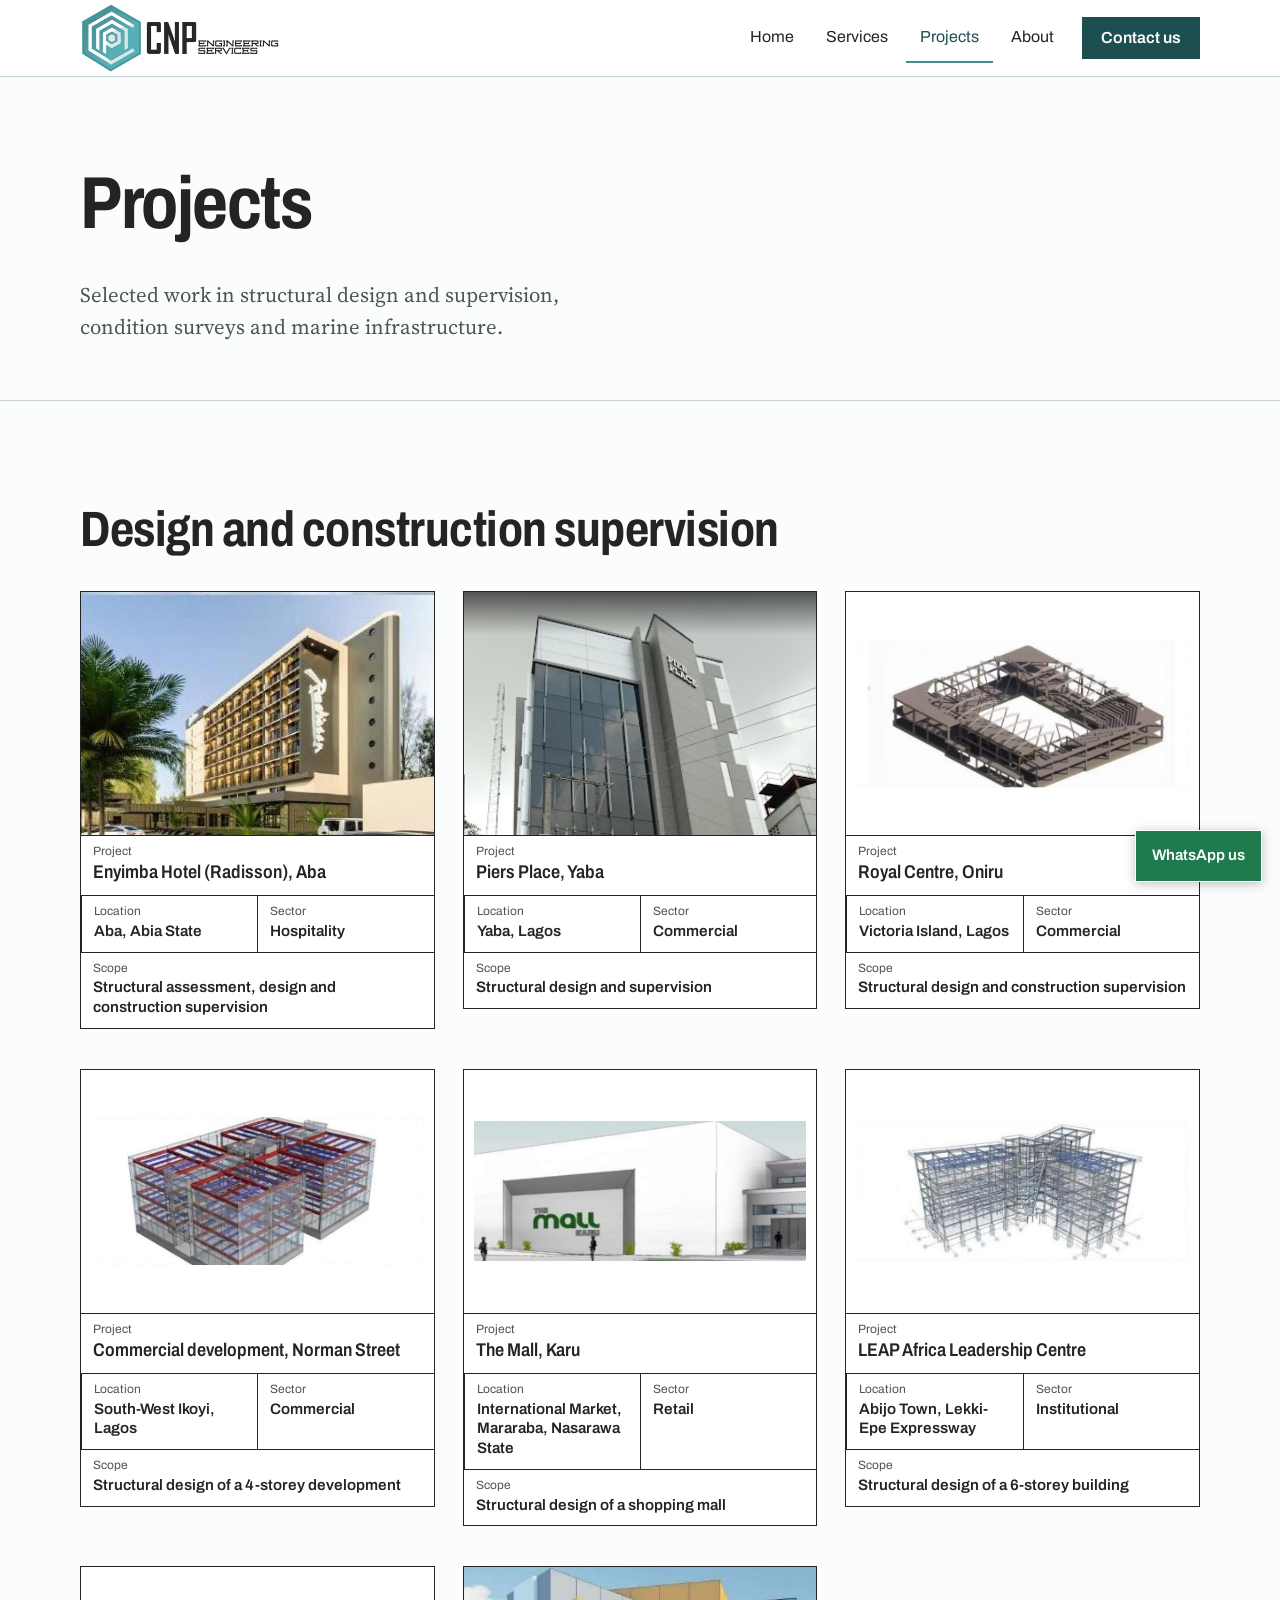
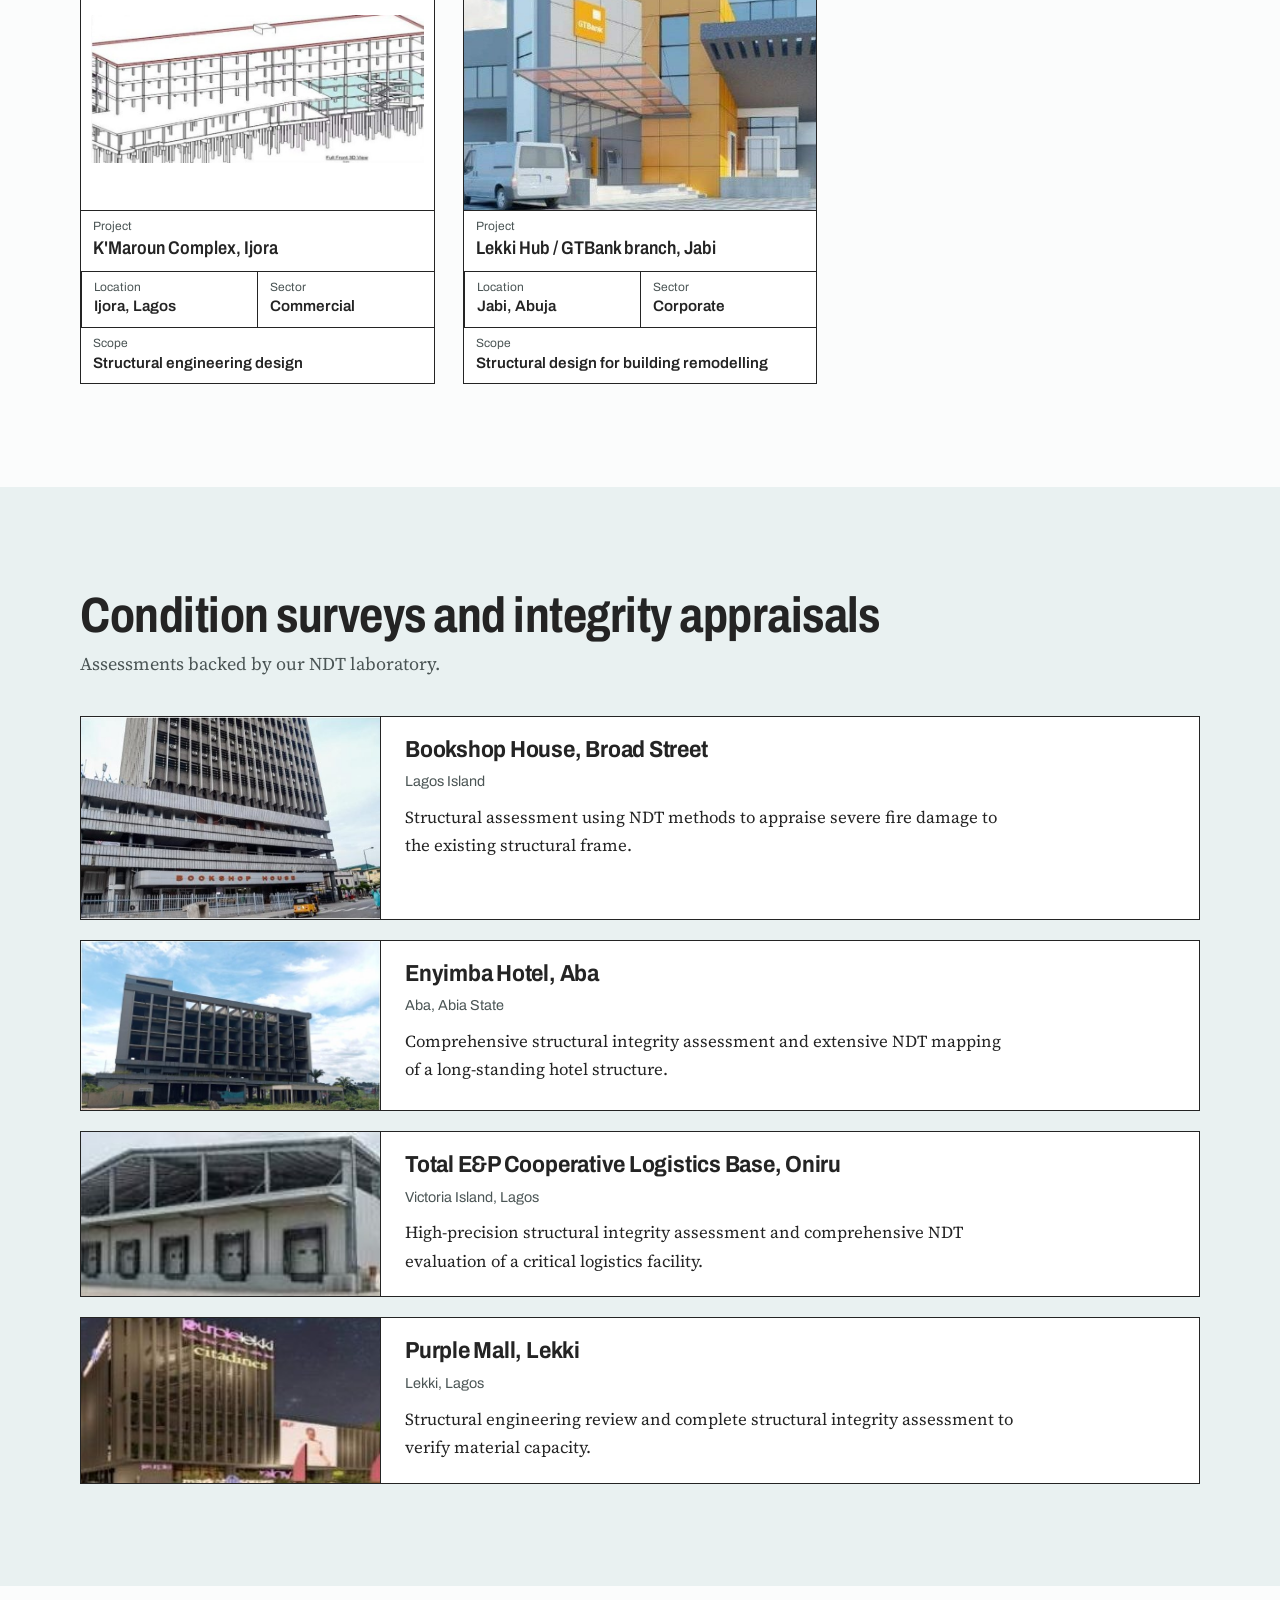
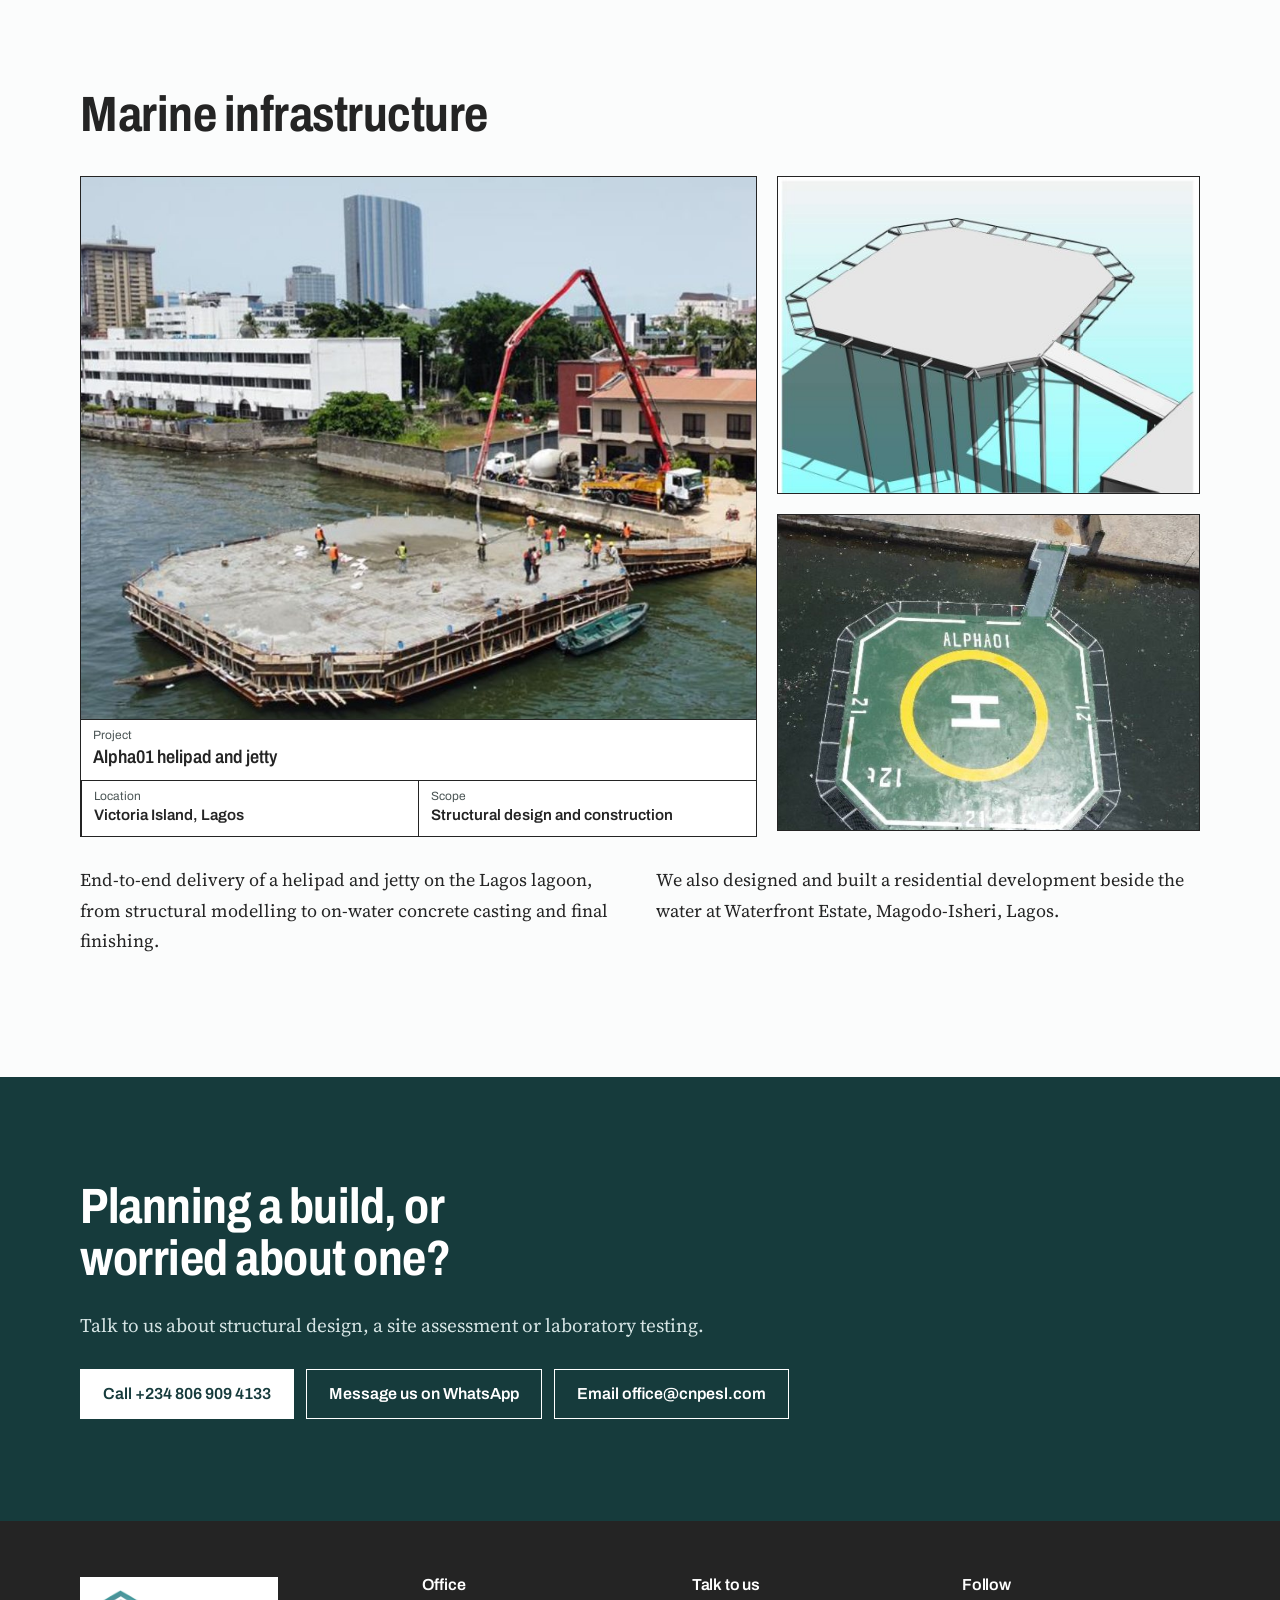
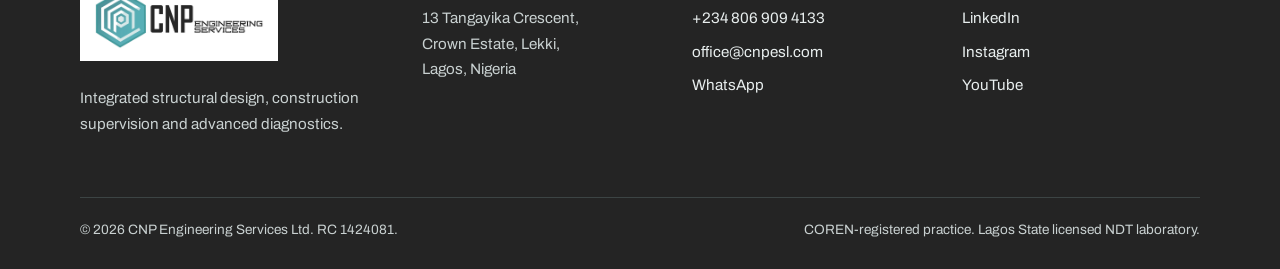
==== public_html/projects.html @ 1a98a27b "New CNP website: static site for HostGator cPanel Pages: home, services, projects, about, contact, 4" ====
<!doctype html>
<html lang="en-NG">
<head>
<meta charset="utf-8">
<meta name="viewport" content="width=device-width, initial-scale=1">
<title>Projects | CNP Engineering Services</title>
<meta name="description" content="Selected structural design, supervision, condition survey and marine projects by CNP Engineering Services across Nigeria.">
<link rel="canonical" href="https://cnpesl.com/projects.html">
<meta property="og:type" content="website">
<meta property="og:title" content="Projects | CNP Engineering Services">
<meta property="og:description" content="Selected structural design, supervision, condition survey and marine projects by CNP Engineering Services across Nigeria.">
<meta property="og:url" content="https://cnpesl.com/projects.html">
<meta property="og:image" content="https://cnpesl.com/assets/img/alpha01-helipad-pour.jpg">
<meta name="theme-color" content="#1e4f50">
<link rel="icon" type="image/png" sizes="32x32" href="assets/img/icon-32.png">
<link rel="apple-touch-icon" href="assets/img/icon-180.png">
<link rel="preload" href="assets/fonts/archivo.woff2" as="font" type="font/woff2" crossorigin>
<link rel="stylesheet" href="assets/css/site.css">
</head>
<body>
<a class="skip" href="#main">Skip to content</a>
<header class="site-head">
  <div class="wrap">
    <a class="brand" href="index.html"><img src="assets/img/cnp-logo.png" width="760" height="268" alt="CNP Engineering Services"></a>
    <button class="nav-toggle" aria-expanded="false" aria-controls="nav">Menu</button>
    <nav class="nav" id="nav" aria-label="Main"><a href="index.html">Home</a><a href="services.html">Services</a><a href="projects.html" aria-current="page">Projects</a><a href="about.html">About</a><a class="btn" href="contact.html">Contact us</a></nav>
  </div>
</header>
<main id="main">
<section class="page-head">
  <div class="wrap">
    <h1>Projects</h1>
    <p>Selected work in structural design and supervision, condition surveys and marine infrastructure.</p>
  </div>
</section>

<section class="band">
  <div class="wrap">
    <div class="section-head"><h2>Design and construction supervision</h2></div>
    <div class="projects">
<figure class="project">
  <div class="img"><img src="assets/img/enyimba-radisson-render.jpg" alt="Render of the Radisson hotel, Aba" loading="lazy"></div>
  <figcaption><div class="tb"><div class="wide"><span class="k">Project</span><span class="v">Enyimba Hotel (Radisson), Aba</span></div><div><span class="k">Location</span><span class="v">Aba, Abia State</span></div><div><span class="k">Sector</span><span class="v">Hospitality</span></div><div><span class="k">Scope</span><span class="v">Structural assessment, design and construction supervision</span></div></div></figcaption>
</figure>
<figure class="project">
  <div class="img"><img src="assets/img/piers-place-completed.jpg" alt="Completed Piers Place office building in Yaba" loading="lazy"></div>
  <figcaption><div class="tb"><div class="wide"><span class="k">Project</span><span class="v">Piers Place, Yaba</span></div><div><span class="k">Location</span><span class="v">Yaba, Lagos</span></div><div><span class="k">Sector</span><span class="v">Commercial</span></div><div><span class="k">Scope</span><span class="v">Structural design and supervision</span></div></div></figcaption>
</figure>
<figure class="project">
  <div class="img model"><img src="assets/img/oniru-royal-centre.jpg" alt="Structural model of the Royal Centre at Oniru" loading="lazy"></div>
  <figcaption><div class="tb"><div class="wide"><span class="k">Project</span><span class="v">Royal Centre, Oniru</span></div><div><span class="k">Location</span><span class="v">Victoria Island, Lagos</span></div><div><span class="k">Sector</span><span class="v">Commercial</span></div><div><span class="k">Scope</span><span class="v">Structural design and construction supervision</span></div></div></figcaption>
</figure>
<figure class="project">
  <div class="img model"><img src="assets/img/norman-street-ikoyi.jpg" alt="Structural model of the Norman Street development" loading="lazy"></div>
  <figcaption><div class="tb"><div class="wide"><span class="k">Project</span><span class="v">Commercial development, Norman Street</span></div><div><span class="k">Location</span><span class="v">South-West Ikoyi, Lagos</span></div><div><span class="k">Sector</span><span class="v">Commercial</span></div><div><span class="k">Scope</span><span class="v">Structural design of a 4-storey development</span></div></div></figcaption>
</figure>
<figure class="project">
  <div class="img model"><img src="assets/img/mall-karu.jpg" alt="Render of The Mall, Karu" loading="lazy"></div>
  <figcaption><div class="tb"><div class="wide"><span class="k">Project</span><span class="v">The Mall, Karu</span></div><div><span class="k">Location</span><span class="v">International Market, Mararaba, Nasarawa State</span></div><div><span class="k">Sector</span><span class="v">Retail</span></div><div><span class="k">Scope</span><span class="v">Structural design of a shopping mall</span></div></div></figcaption>
</figure>
<figure class="project">
  <div class="img model"><img src="assets/img/leap-africa.jpg" alt="Structural frame model of the LEAP Africa Leadership Centre" loading="lazy"></div>
  <figcaption><div class="tb"><div class="wide"><span class="k">Project</span><span class="v">LEAP Africa Leadership Centre</span></div><div><span class="k">Location</span><span class="v">Abijo Town, Lekki-Epe Expressway</span></div><div><span class="k">Sector</span><span class="v">Institutional</span></div><div><span class="k">Scope</span><span class="v">Structural design of a 6-storey building</span></div></div></figcaption>
</figure>
<figure class="project">
  <div class="img model"><img src="assets/img/kmaroun-ijora.jpg" alt="3D structural view of the K&#x27;Maroun Complex" loading="lazy"></div>
  <figcaption><div class="tb"><div class="wide"><span class="k">Project</span><span class="v">K&#x27;Maroun Complex, Ijora</span></div><div><span class="k">Location</span><span class="v">Ijora, Lagos</span></div><div><span class="k">Sector</span><span class="v">Commercial</span></div><div><span class="k">Scope</span><span class="v">Structural engineering design</span></div></div></figcaption>
</figure>
<figure class="project">
  <div class="img"><img src="assets/img/gtbank-jabi.jpg" alt="Render of the remodelled GTBank branch at Jabi" loading="lazy"></div>
  <figcaption><div class="tb"><div class="wide"><span class="k">Project</span><span class="v">Lekki Hub / GTBank branch, Jabi</span></div><div><span class="k">Location</span><span class="v">Jabi, Abuja</span></div><div><span class="k">Sector</span><span class="v">Corporate</span></div><div><span class="k">Scope</span><span class="v">Structural design for building remodelling</span></div></div></figcaption>
</figure>
    </div>
  </div>
</section>

<section class="band mist">
  <div class="wrap">
    <div class="section-head"><div><h2>Condition surveys and integrity appraisals</h2><p>Assessments backed by our NDT laboratory.</p></div></div>
    <div class="surveys">
<article class="survey">
  <img src="assets/img/bookshop-house.jpg" alt="Bookshop House on Broad Street, Lagos" loading="lazy">
  <div><h3>Bookshop House, Broad Street</h3><div class="where">Lagos Island</div><p>Structural assessment using NDT methods to appraise severe fire damage to the existing structural frame.</p></div>
</article>
<article class="survey">
  <img src="assets/img/enyimba-hotel-existing.jpg" alt="Existing Enyimba Hotel structure in Aba" loading="lazy">
  <div><h3>Enyimba Hotel, Aba</h3><div class="where">Aba, Abia State</div><p>Comprehensive structural integrity assessment and extensive NDT mapping of a long-standing hotel structure.</p></div>
</article>
<article class="survey">
  <img src="assets/img/total-ep-oniru.jpg" alt="Total E&amp;P logistics warehouse at Oniru" loading="lazy">
  <div><h3>Total E&amp;P Cooperative Logistics Base, Oniru</h3><div class="where">Victoria Island, Lagos</div><p>High-precision structural integrity assessment and comprehensive NDT evaluation of a critical logistics facility.</p></div>
</article>
<article class="survey">
  <img src="assets/img/purple-mall-lekki.jpg" alt="Purple Mall, Lekki" loading="lazy">
  <div><h3>Purple Mall, Lekki</h3><div class="where">Lekki, Lagos</div><p>Structural engineering review and complete structural integrity assessment to verify material capacity.</p></div>
</article>
    </div>
  </div>
</section>

<section class="band">
  <div class="wrap">
    <div class="section-head"><h2>Marine infrastructure</h2></div>
    <div class="feature">
      <div class="main">
        <img src="assets/img/alpha01-helipad-pour.jpg" width="883" height="709" alt="Concrete pour on the Alpha01 helipad deck" loading="lazy">
        <div class="tb" style="--cols:2"><div class="wide"><span class="k">Project</span><span class="v">Alpha01 helipad and jetty</span></div><div><span class="k">Location</span><span class="v">Victoria Island, Lagos</span></div><div><span class="k">Scope</span><span class="v">Structural design and construction</span></div></div>
      </div>
      <div class="side">
        <img class="model" src="assets/img/alpha01-helipad-model.jpg" alt="Structural model of the Alpha01 helipad and access jetty" loading="lazy">
        <img src="assets/img/alpha01-helipad-aerial.jpg" alt="Aerial view of the finished Alpha01 helipad" loading="lazy">
      </div>
    </div>
    <div class="feature-copy">
      <p>End-to-end delivery of a helipad and jetty on the Lagos lagoon, from structural modelling to on-water concrete casting and final finishing.</p>
      <p>We also designed and built a residential development beside the water at Waterfront Estate, Magodo-Isheri, Lagos.</p>
    </div>
  </div>
</section>

<section class="band on-dark cta">
  <div class="wrap">
    <h2>Planning a build, or worried about one?</h2>
    <p>Talk to us about structural design, a site assessment or laboratory testing.</p>
    <div class="actions">
      <a class="btn" href="tel:+2348069094133">Call +234 806 909 4133</a>
      <a class="btn ghost" href="https://wa.me/2348069094133">Message us on WhatsApp</a>
      <a class="btn ghost" href="mailto:office@cnpesl.com">Email office@cnpesl.com</a>
    </div>
  </div>
</section>
</main>
<footer class="site-foot">
  <div class="wrap">
    <div class="foot-grid">
      <div>
        <a class="foot-logo" href="index.html"><img src="assets/img/cnp-logo.png" width="760" height="268" alt="CNP Engineering Services"></a>
        <p style="margin-top:16px">Integrated structural design, construction supervision and advanced diagnostics.</p>
      </div>
      <div>
        <h4>Office</h4>
        <p>13 Tangayika Crescent,<br>Crown Estate, Lekki,<br>Lagos, Nigeria</p>
      </div>
      <div>
        <h4>Talk to us</h4>
        <ul>
          <li><a href="tel:+2348069094133">+234 806 909 4133</a></li>
          <li><a href="mailto:office@cnpesl.com">office@cnpesl.com</a></li>
          <li><a href="https://wa.me/2348069094133">WhatsApp</a></li>
        </ul>
      </div>
      <div>
        <h4>Follow</h4>
        <ul>
          <li><a href="https://www.linkedin.com/company/cnp-engineering-services/">LinkedIn</a></li>
          <li><a href="https://www.instagram.com/cnp_engineering_services/">Instagram</a></li>
          <li><a href="https://www.youtube.com/@cnpmedia9969">YouTube</a></li>
        </ul>
      </div>
    </div>
    <div class="foot-base">
      <span>&copy; <span data-year>2026</span> CNP Engineering Services Ltd. RC 1424081.</span>
      <span>COREN-registered practice. Lagos State licensed NDT laboratory.</span>
    </div>
  </div>
</footer>
<a class="wa" href="https://wa.me/2348069094133" aria-label="Chat with CNP on WhatsApp">WhatsApp us</a>
<script src="assets/js/site.js" defer></script>
</body>
</html>
---- public_html/assets/css/site.css ----
/* CNP Engineering Services: site styles */
@font-face { font-family: "Archivo"; font-style: normal; font-weight: 100 900; font-stretch: 62% 125%; font-display: swap; src: url(../fonts/archivo.woff2) format("woff2"); }
@font-face { font-family: "Source Serif 4"; font-style: normal; font-weight: 200 900; font-display: swap; src: url(../fonts/source-serif-4.woff2) format("woff2"); }
@font-face { font-family: "Source Serif 4"; font-style: italic; font-weight: 200 900; font-display: swap; src: url(../fonts/source-serif-4-italic.woff2) format("woff2"); }
:root {
  --teal: #3c9090;
  --teal-deep: #1e4f50;
  --teal-night: #163b3c;
  --teal-light: #6fc0c6;
  --mist: #e9f1f1;
  --paper: #fbfcfc;
  --ink: #242424;
  --ink-soft: #4b5555;
  --rule: #c5d3d3;
  --white: #ffffff;
  --head: "Archivo", "Arial Narrow", Arial, sans-serif;
  --body: "Source Serif 4", Georgia, "Times New Roman", serif;
  --wrap: 1200px;
  --gut: clamp(16px, 4vw, 40px);
}

*, *::before, *::after { box-sizing: border-box; }
html { -webkit-text-size-adjust: 100%; scroll-behavior: smooth; }
@media (prefers-reduced-motion: reduce) { html { scroll-behavior: auto; } * { transition: none !important; animation: none !important; } }
body {
  margin: 0;
  background: var(--paper);
  color: var(--ink);
  font-family: var(--body);
  font-size: 1.125rem;
  line-height: 1.7;
  text-rendering: optimizeLegibility;
}
img { max-width: 100%; height: auto; display: block; }
a { color: var(--teal-deep); text-underline-offset: 3px; }
a:hover { color: var(--teal); }
:focus-visible { outline: 3px solid var(--teal); outline-offset: 3px; }
p { margin: 0 0 1em; max-width: 68ch; }

h1, h2, h3, h4 {
  font-family: var(--head);
  font-stretch: 80%;
  font-weight: 700;
  line-height: 1.05;
  letter-spacing: -0.01em;
  margin: 0 0 0.5em;
  color: var(--ink);
}
h1 { font-size: clamp(2.8rem, 7vw, 5.6rem); letter-spacing: -0.02em; }
h2 { font-size: clamp(2rem, 4vw, 3.1rem); }
h3 { font-size: 1.45rem; font-stretch: 90%; line-height: 1.15; }
h4 { font-size: 1.1rem; font-stretch: 100%; font-weight: 600; }

.wrap { max-width: var(--wrap); margin: 0 auto; padding: 0 var(--gut); }
.skip { position: absolute; left: -9999px; top: 0; background: var(--ink); color: #fff; padding: 10px 16px; z-index: 100; }
.skip:focus { left: 16px; top: 16px; }

/* Header */
.site-head { background: var(--white); border-bottom: 1px solid var(--rule); position: sticky; top: 0; z-index: 50; }
.site-head .wrap { display: flex; align-items: center; justify-content: space-between; min-height: 76px; gap: 24px; }
.brand img { width: 200px; }
.nav { display: flex; gap: 4px; align-items: center; font-family: var(--head); font-size: 1rem; }
.nav a { text-decoration: none; color: var(--ink); padding: 10px 14px; border-bottom: 2px solid transparent; }
.nav a:hover { color: var(--teal-deep); }
.nav a[aria-current="page"] { border-bottom-color: var(--teal); color: var(--teal-deep); }
.nav .btn { margin-left: 10px; padding: 10px 18px; color: var(--white); border-bottom: 1.5px solid var(--teal-deep); }
.nav .btn:hover, .nav .btn[aria-current="page"] { color: var(--white); background: var(--teal); }
.nav-toggle { display: none; background: none; border: 1.5px solid var(--ink); font-family: var(--head); font-size: 0.95rem; padding: 8px 14px; cursor: pointer; color: var(--ink); }
@media (max-width: 860px) {
  .nav-toggle { display: inline-block; }
  .nav { display: none; position: absolute; left: 0; right: 0; top: 100%; background: var(--white); flex-direction: column; align-items: stretch; padding: 8px var(--gut) 20px; border-bottom: 1px solid var(--rule); }
  .nav.open { display: flex; }
  .nav a { padding: 14px 0; border-bottom: 1px solid var(--rule); }
  .nav a[aria-current="page"] { border-bottom-color: var(--rule); box-shadow: inset 3px 0 0 var(--teal); padding-left: 12px; }
  .nav .btn { margin: 14px 0 0; text-align: center; }
  .brand img { width: 160px; }
}

/* Buttons */
.btn {
  display: inline-block; font-family: var(--head); font-weight: 600; font-size: 1rem; line-height: 1.2;
  text-decoration: none; padding: 14px 22px; border: 1.5px solid var(--teal-deep);
  background: var(--teal-deep); color: var(--white); transition: background .15s, color .15s;
}
.btn:hover { background: var(--teal); border-color: var(--teal); color: var(--white); }
.btn.ghost { background: transparent; color: var(--teal-deep); }
.btn.ghost:hover { background: var(--teal-deep); color: var(--white); }
.on-dark .btn { background: var(--white); color: var(--teal-night); border-color: var(--white); }
.on-dark .btn:hover { background: var(--teal-light); border-color: var(--teal-light); }
.on-dark .btn.ghost { background: transparent; color: var(--white); }
.on-dark .btn.ghost:hover { background: var(--white); color: var(--teal-night); }
.actions { display: flex; flex-wrap: wrap; gap: 12px; margin-top: 28px; }

/* Title block: CNP drawing title block used as a caption */
.tb { display: grid; grid-template-columns: repeat(var(--cols, 3), minmax(0, 1fr)); border: 1.5px solid var(--ink); background: var(--white); font-family: var(--head); }
.tb > div { padding: 8px 12px 10px; border-left: 1px solid var(--ink); min-width: 0; }
.tb > div:first-child { border-left: 0; }
.tb dt, .tb .k { display: block; font-size: 0.75rem; color: var(--ink-soft); line-height: 1.3; margin-bottom: 2px; }
.tb dd, .tb .v { display: block; margin: 0; font-size: 0.95rem; font-weight: 600; line-height: 1.3; }
.tb .wide { grid-column: 1 / -1; border-left: 0; border-bottom: 1px solid var(--ink); }
.tb .wide .v { font-size: 1.15rem; font-stretch: 85%; }
@media (max-width: 560px) { .tb { --cols: 1 !important; } .tb > div { border-left: 0; border-top: 1px solid var(--ink); } .tb > div:first-child { border-top: 0; } .tb .wide { border-bottom: 0; } }

/* Hero */
.hero { padding: clamp(40px, 7vw, 88px) 0 clamp(48px, 7vw, 96px); }
.hero .wrap { display: grid; grid-template-columns: 1.05fr 1fr; gap: clamp(28px, 5vw, 64px); align-items: center; }
.hero h1 { margin-bottom: 0.3em; }
.hero .lede { font-size: 1.3rem; line-height: 1.55; color: var(--ink-soft); max-width: 34ch; }
.hero figure { margin: 0; }
.hero figure img { width: 100%; aspect-ratio: 5 / 4; object-fit: cover; border: 1.5px solid var(--ink); border-bottom: 0; }
@media (max-width: 860px) { .hero .wrap { grid-template-columns: 1fr; } .hero .lede { max-width: none; } }

/* Sections */
.band { padding: clamp(56px, 8vw, 104px) 0; }
.band.mist { background: var(--mist); }
.band.tight { padding-top: 0; }
.section-head { display: flex; justify-content: space-between; align-items: end; gap: 24px; margin-bottom: 36px; flex-wrap: wrap; }
.section-head h2 { margin: 0; }
.section-head p { margin: 8px 0 0; color: var(--ink-soft); }
.intro { font-size: 1.3rem; line-height: 1.6; max-width: 46ch; }

/* Pillars */
.pillars { display: grid; grid-template-columns: repeat(3, 1fr); gap: clamp(24px, 4vw, 48px); }
.pillar { border-top: 3px solid var(--teal); padding-top: 20px; }
.pillar p { font-size: 1.05rem; color: var(--ink-soft); }
@media (max-width: 860px) { .pillars { grid-template-columns: 1fr; } }

/* Project cards */
.projects { display: grid; grid-template-columns: repeat(3, minmax(0, 1fr)); gap: 40px 28px; }
.project { margin: 0; display: flex; flex-direction: column; }
.project .img { background: var(--white); border: 1.5px solid var(--ink); border-bottom: 0; aspect-ratio: 16 / 11; overflow: hidden; display: grid; place-items: center; }
.project .img img { width: 100%; height: 100%; object-fit: cover; }
.project .img.model img { object-fit: contain; padding: 10px; }
.project .tb { --cols: 2; flex: 1; align-content: start; }
.project .tb > div:nth-child(4) { grid-column: 1 / -1; border-left: 0; border-top: 1px solid var(--ink); }
@media (max-width: 1000px) { .projects { grid-template-columns: repeat(2, minmax(0, 1fr)); } }
@media (max-width: 620px) { .projects { grid-template-columns: 1fr; } }

/* Condition survey rows */
.surveys { display: grid; gap: 20px; }
.survey { display: grid; grid-template-columns: 300px 1fr; border: 1.5px solid var(--ink); background: var(--white); }
.survey img { width: 100%; height: 100%; min-height: 150px; object-fit: cover; border-right: 1.5px solid var(--ink); }
.survey > div { padding: 20px 24px; }
.survey h3 { margin-bottom: 6px; }
.survey .where { font-family: var(--head); font-size: 0.9rem; color: var(--ink-soft); margin-bottom: 10px; }
.survey p { margin: 0; font-size: 1.05rem; }
@media (max-width: 700px) { .survey { grid-template-columns: 1fr; } .survey img { border-right: 0; border-bottom: 1.5px solid var(--ink); max-height: 220px; } }

/* Feature (marine) */
.feature { display: grid; grid-template-columns: 1.6fr 1fr; gap: 20px; }
.feature .main img { width: 100%; border: 1.5px solid var(--ink); border-bottom: 0; }
.feature .side { display: grid; gap: 20px; align-content: start; }
.feature .side img { width: 100%; aspect-ratio: 4 / 3; object-fit: cover; border: 1.5px solid var(--ink); }
.feature .side img.model { object-fit: contain; background: var(--white); }
.feature-copy { margin-top: 28px; display: grid; grid-template-columns: 1fr 1fr; gap: 32px; }
@media (max-width: 860px) { .feature, .feature-copy { grid-template-columns: 1fr; } }

/* Dark band: NDT laboratory, with drawing grid */
.on-dark { background-color: var(--teal-night); color: #e6efef; }
.on-dark h2, .on-dark h3, .on-dark h4 { color: var(--white); }
.on-dark a { color: var(--teal-light); }
.grid-bg {
  background-image:
    linear-gradient(rgba(111,192,198,.09) 1px, transparent 1px),
    linear-gradient(90deg, rgba(111,192,198,.09) 1px, transparent 1px),
    linear-gradient(rgba(111,192,198,.04) 1px, transparent 1px),
    linear-gradient(90deg, rgba(111,192,198,.04) 1px, transparent 1px);
  background-size: 120px 120px, 120px 120px, 24px 24px, 24px 24px;
}
.ndt { display: grid; grid-template-columns: 1fr 1.5fr; gap: clamp(28px, 5vw, 64px); align-items: start; }
.ndt .intro { color: #d5e4e4; }
.checks { list-style: none; padding: 0; margin: 24px 0 0; font-family: var(--head); font-size: 1.15rem; }
.checks li { padding: 10px 0 10px 30px; border-top: 1px solid rgba(111,192,198,.3); position: relative; }
.checks li::before { content: ""; position: absolute; left: 4px; top: 19px; width: 12px; height: 12px; background: var(--teal-light); clip-path: polygon(25% 0, 75% 0, 100% 50%, 75% 100%, 25% 100%, 0 50%); }
.equip { display: grid; grid-template-columns: repeat(3, 1fr); border: 1px solid rgba(111,192,198,.5); }
.equip > div { padding: 20px; border-left: 1px solid rgba(111,192,198,.5); }
.equip > div:first-child { border-left: 0; }
.equip h3 { font-size: 1.25rem; padding-bottom: 12px; border-bottom: 1px solid rgba(111,192,198,.5); }
.equip h4 { color: var(--teal-light); font-size: 0.85rem; margin: 14px 0 4px; }
.equip p { font-size: 1rem; line-height: 1.55; margin: 0; }
@media (max-width: 1000px) { .ndt { grid-template-columns: 1fr; } }
@media (max-width: 700px) { .equip { grid-template-columns: 1fr; } .equip > div { border-left: 0; border-top: 1px solid rgba(111,192,198,.5); } .equip > div:first-child { border-top: 0; } }

/* Capabilities */
.caps { display: grid; grid-template-columns: repeat(3, 1fr); gap: 0; border-top: 1.5px solid var(--ink); }
.cap-group { padding: 24px 28px 28px 0; }
.cap-group + .cap-group { padding-left: 28px; border-left: 1px solid var(--rule); }
.cap-group ul { list-style: none; padding: 0; margin: 0; }
.cap-group li { padding: 10px 0 10px 26px; position: relative; border-bottom: 1px solid var(--rule); font-size: 1.05rem; }
.cap-group li::before { content: ""; position: absolute; left: 0; top: 18px; width: 12px; height: 12px; background: var(--teal); clip-path: polygon(25% 0, 75% 0, 100% 50%, 75% 100%, 25% 100%, 0 50%); }
@media (max-width: 860px) { .caps { grid-template-columns: 1fr; } .cap-group, .cap-group + .cap-group { padding: 24px 0; border-left: 0; } }

/* Service blocks */
.service { display: grid; grid-template-columns: 1fr 1.4fr; gap: clamp(24px, 5vw, 64px); padding: 40px 0; border-top: 1px solid var(--rule); }
.service:first-of-type { border-top: 1.5px solid var(--ink); }
.service h3 { font-size: clamp(1.6rem, 3vw, 2.1rem); font-stretch: 80%; }
@media (max-width: 860px) { .service { grid-template-columns: 1fr; gap: 8px; } }

/* Credentials */
.creds { display: grid; grid-template-columns: repeat(3, 1fr); border: 1.5px solid var(--ink); background: var(--white); }
.creds > div { padding: 24px; border-left: 1px solid var(--ink); }
.creds > div:first-child { border-left: 0; }
.creds h3 { font-size: 1.2rem; margin-bottom: 8px; }
.creds p { font-size: 1rem; color: var(--ink-soft); margin: 0; }
@media (max-width: 860px) { .creds { grid-template-columns: 1fr; } .creds > div { border-left: 0; border-top: 1px solid var(--ink); } .creds > div:first-child { border-top: 0; } }

/* Team */
.team { display: grid; grid-template-columns: repeat(4, 1fr); gap: 28px; }
.person { border-top: 3px solid var(--teal); padding-top: 16px; }
.person h3 { margin-bottom: 2px; font-size: 1.3rem; }
.person .role { font-family: var(--head); font-size: 0.95rem; color: var(--teal-deep); font-weight: 600; margin-bottom: 4px; }
.person .quals { font-family: var(--head); font-size: 0.85rem; color: var(--ink-soft); margin-bottom: 10px; }
.person p { font-size: 1rem; line-height: 1.55; color: var(--ink-soft); }
.team.core .person { border-top-width: 1.5px; border-top-color: var(--ink); }
@media (max-width: 1000px) { .team { grid-template-columns: repeat(2, 1fr); } }
@media (max-width: 560px) { .team { grid-template-columns: 1fr; } }

/* Page heads */
.page-head { padding: clamp(48px, 7vw, 88px) 0 clamp(32px, 5vw, 56px); border-bottom: 1px solid var(--rule); }
.page-head h1 { font-size: clamp(2.6rem, 6vw, 4.6rem); }
.page-head p { font-size: 1.3rem; line-height: 1.55; color: var(--ink-soft); max-width: 50ch; margin: 0; }

/* Contact */
.contact { display: grid; grid-template-columns: 1fr 1.2fr; gap: clamp(28px, 5vw, 64px); }
.contact .tb { --cols: 1; }
.contact .tb > div { border-left: 0; border-top: 1px solid var(--ink); padding: 14px 18px; }
.contact .tb > div:first-child { border-top: 0; }
.contact .tb .v { font-size: 1.1rem; }
.contact .tb a { color: var(--ink); }
.map { border: 1.5px solid var(--ink); width: 100%; min-height: 420px; height: 100%; }
@media (max-width: 860px) { .contact { grid-template-columns: 1fr; } .map { min-height: 320px; } }

/* CTA */
.cta { text-align: left; }
.cta h2 { max-width: 20ch; }
.cta p { font-size: 1.2rem; color: #d5e4e4; }

/* Footer */
.site-foot { padding-bottom: 80px; background: var(--ink); color: #c9d1d1; font-family: var(--head); font-size: 0.95rem; padding: 56px 0 28px; }
.site-foot a { color: #e8eeee; text-decoration: none; }
.site-foot a:hover { color: var(--teal-light); text-decoration: underline; }
.foot-grid { display: grid; grid-template-columns: 1.3fr 1fr 1fr 1fr; gap: 32px; }
.foot-logo { background: var(--white); padding: 12px 14px; display: inline-block; }
.foot-logo img { width: 170px; }
.site-foot h4 { color: var(--white); font-size: 1rem; margin-bottom: 12px; }
.site-foot ul { list-style: none; padding: 0; margin: 0; }
.site-foot li { margin-bottom: 8px; }
.foot-base { margin-top: 44px; padding-top: 20px; border-top: 1px solid #3c4444; display: flex; justify-content: space-between; flex-wrap: wrap; gap: 12px; font-size: 0.85rem; }
@media (max-width: 860px) { .foot-grid { grid-template-columns: 1fr 1fr; } }
@media (max-width: 520px) { .foot-grid { grid-template-columns: 1fr; } }

/* WhatsApp quick button */
.wa { position: fixed; right: 18px; bottom: 18px; z-index: 40; background: #1f7a4d; color: #fff; font-family: var(--head); font-weight: 600; font-size: 0.95rem; text-decoration: none; padding: 12px 16px; border: 1.5px solid #fff; box-shadow: 0 2px 10px rgba(0,0,0,.25); }
.wa:hover { background: #17633e; color: #fff; }
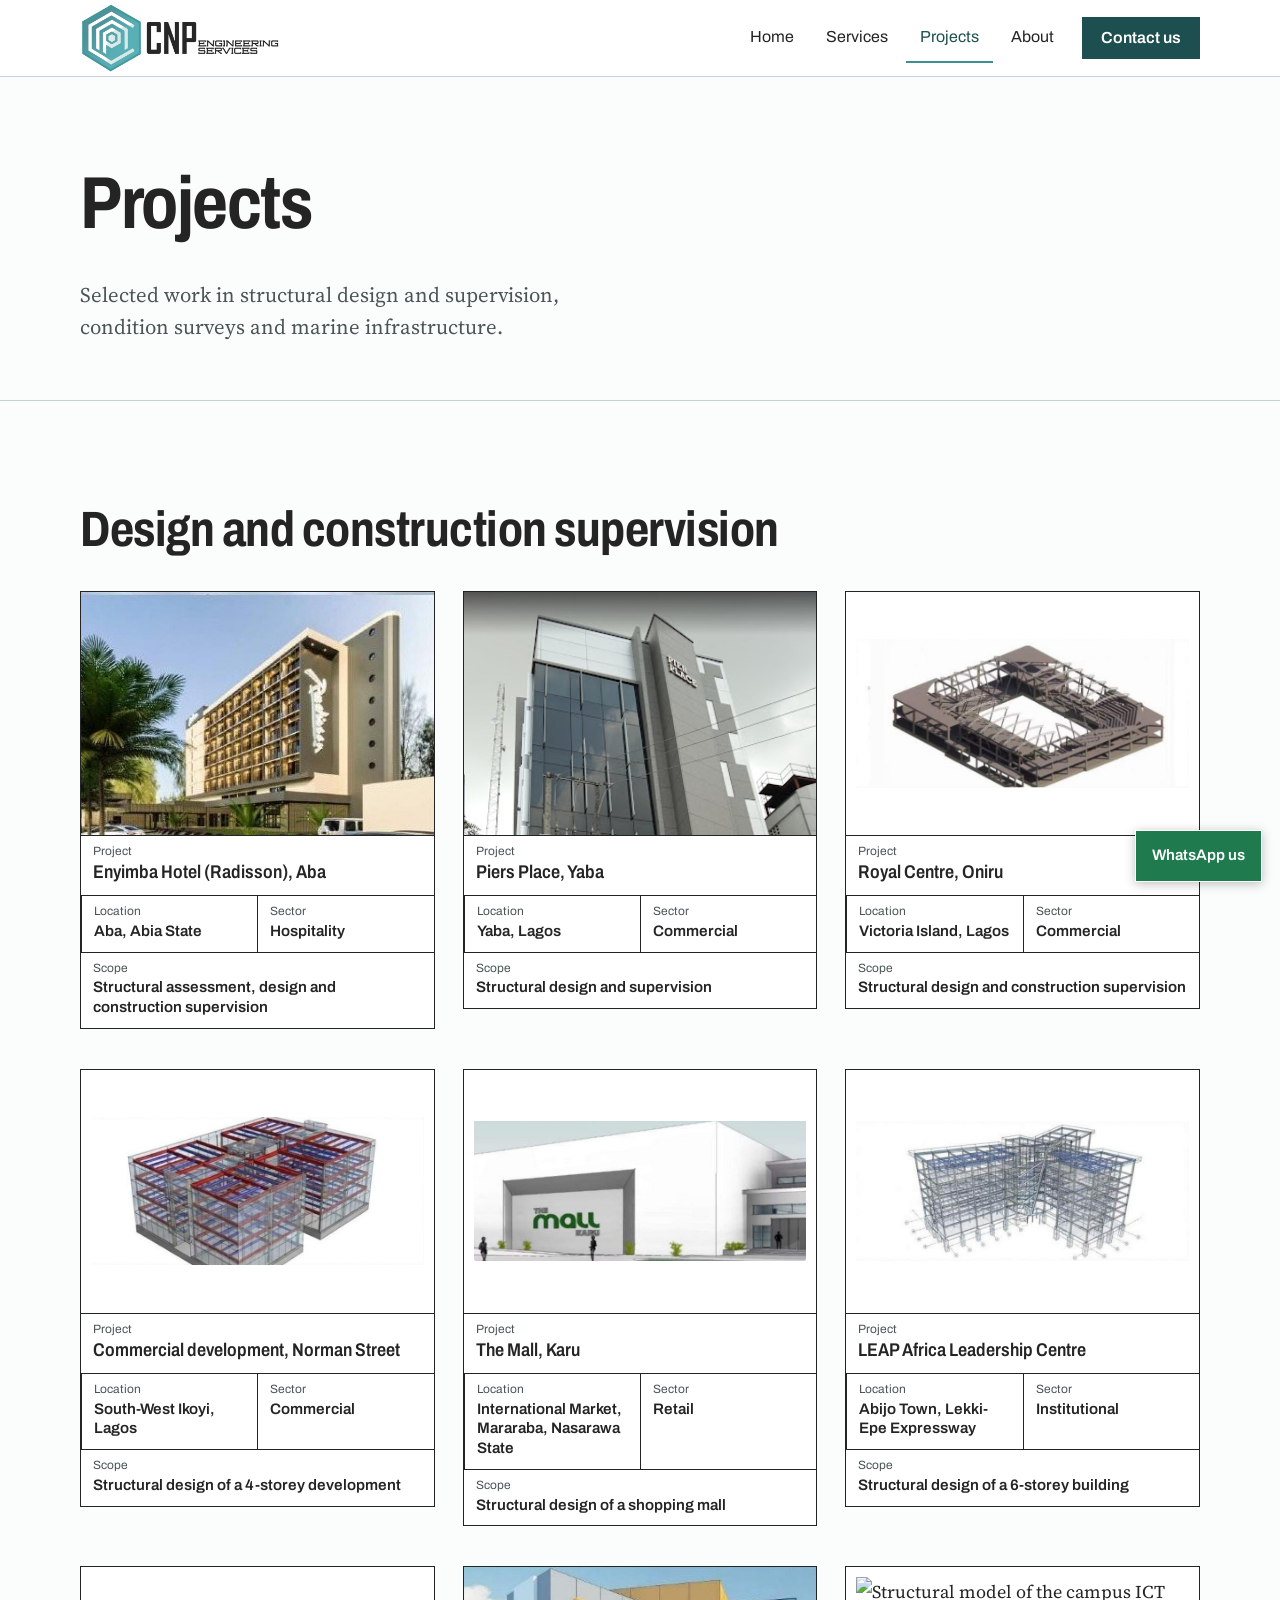
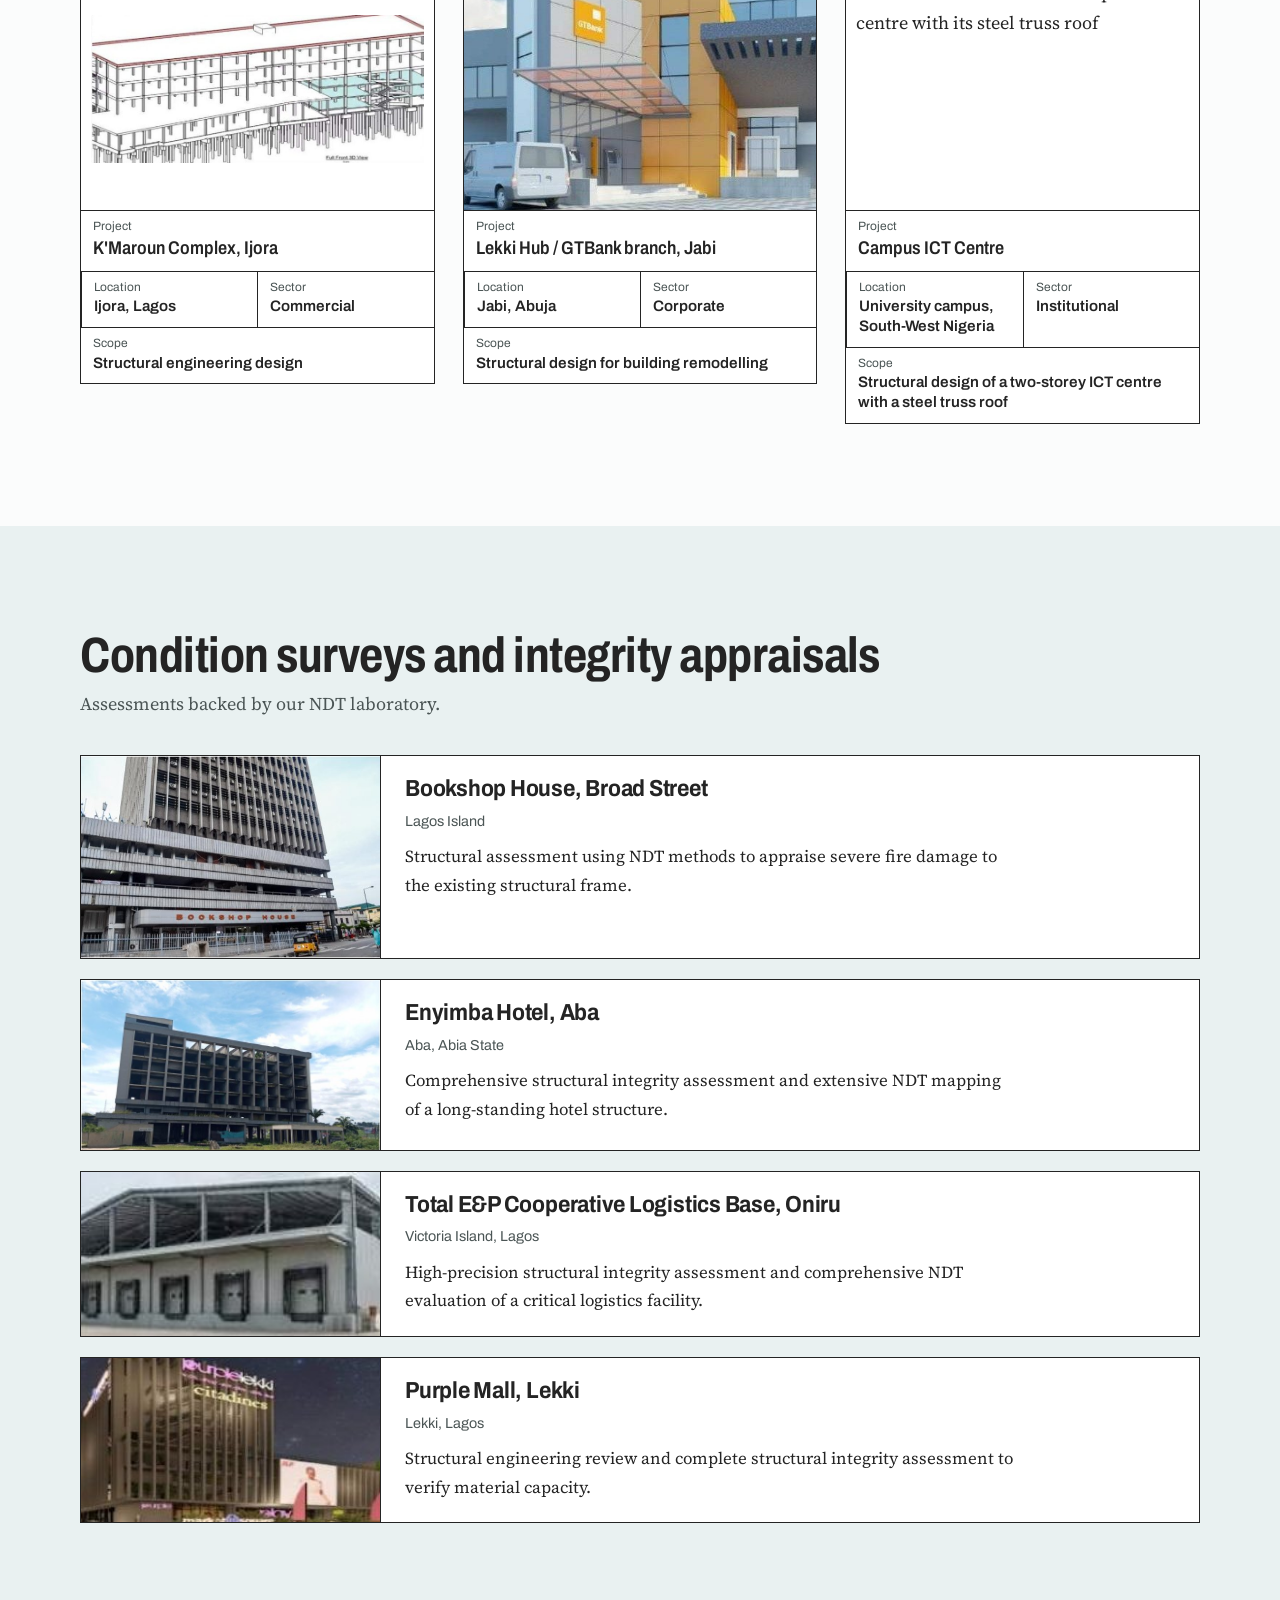
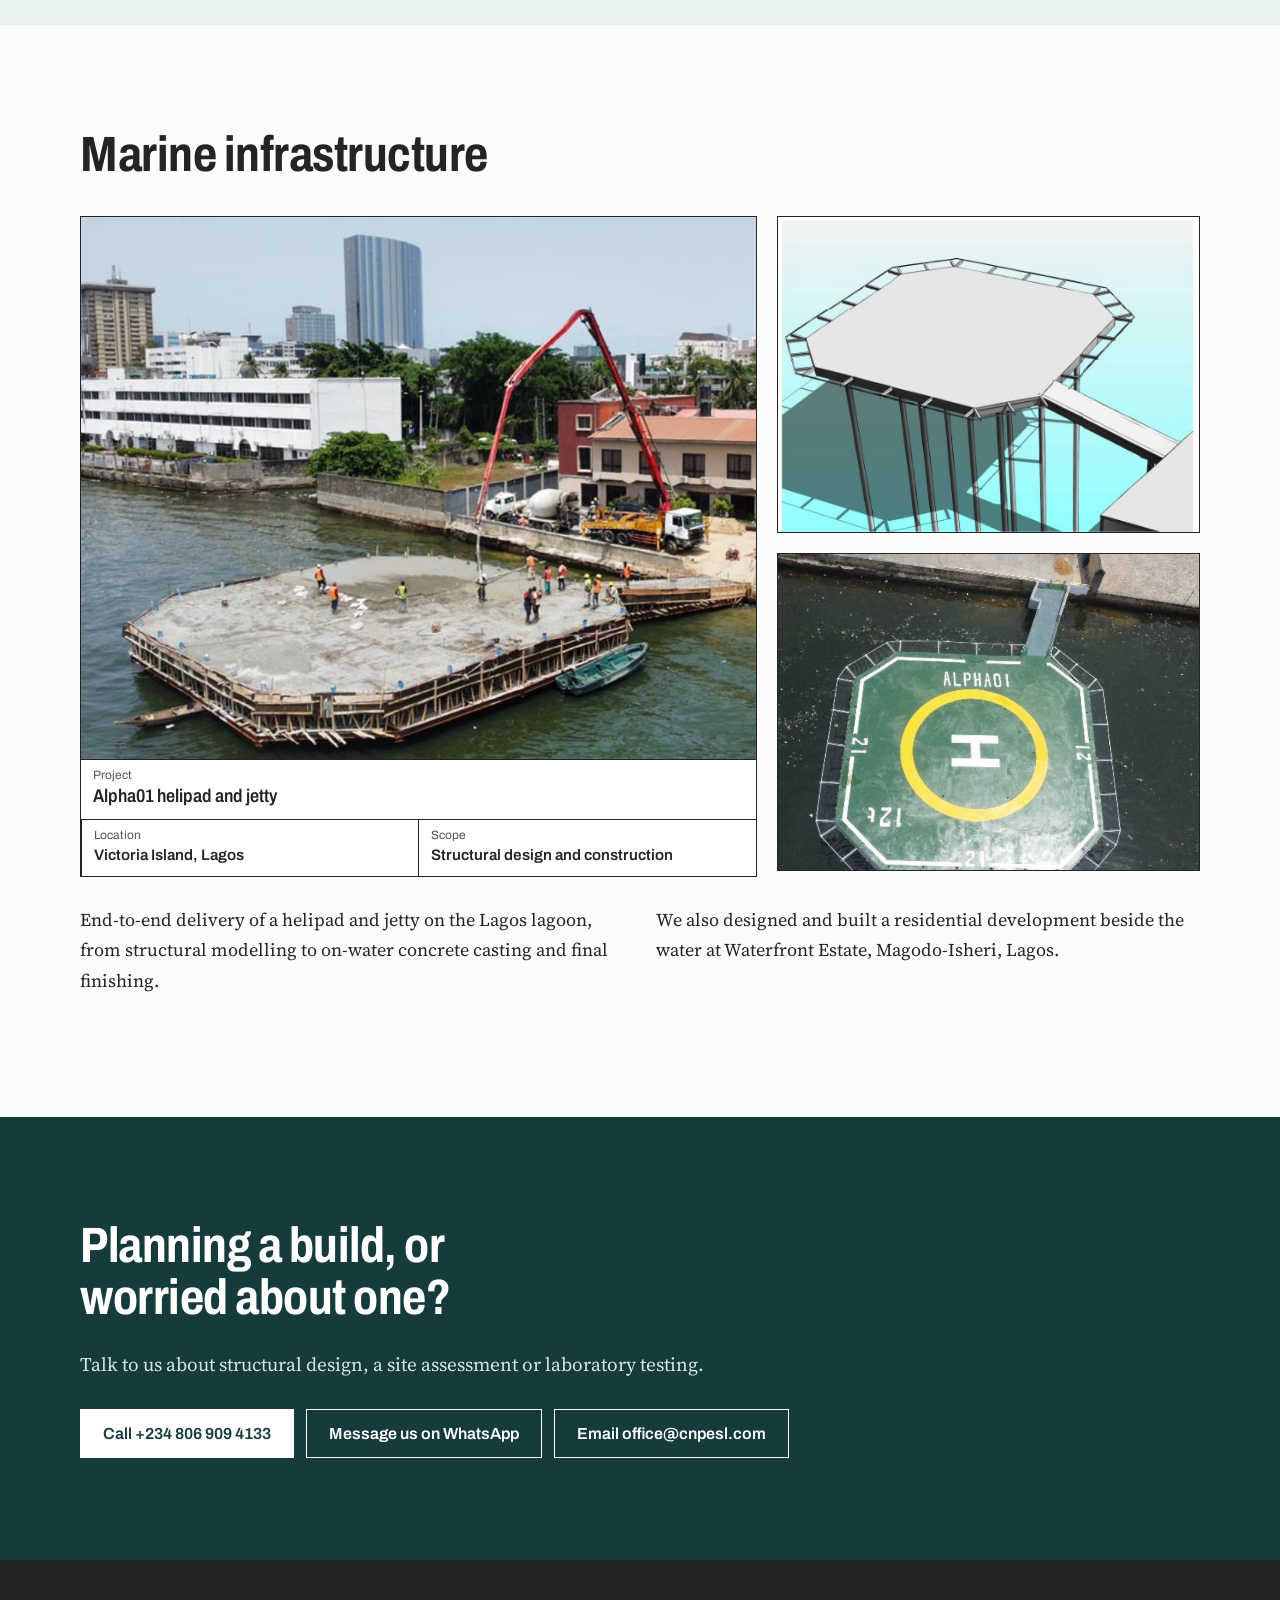
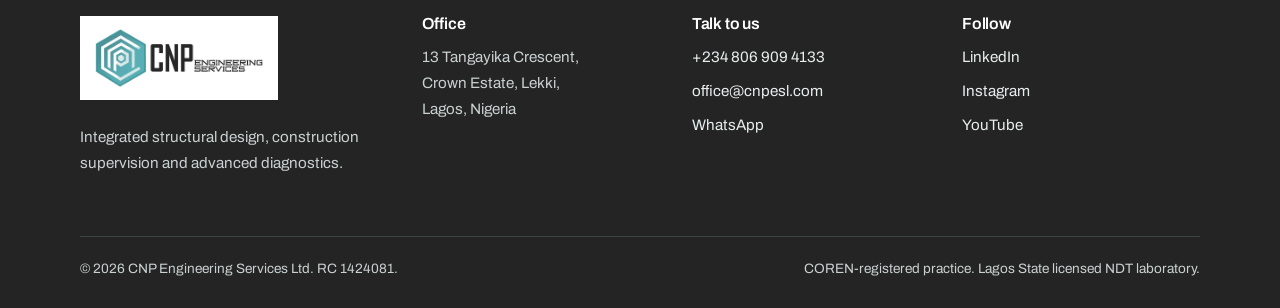
==== commit f1d85a49: "Add Campus ICT Centre to projects page" ====
--- a/public_html/projects.html
+++ b/public_html/projects.html
@@ -69,6 +69,10 @@
 <figure class="project">
   <div class="img"><img src="assets/img/gtbank-jabi.jpg" alt="Render of the remodelled GTBank branch at Jabi" loading="lazy"></div>
   <figcaption><div class="tb"><div class="wide"><span class="k">Project</span><span class="v">Lekki Hub / GTBank branch, Jabi</span></div><div><span class="k">Location</span><span class="v">Jabi, Abuja</span></div><div><span class="k">Sector</span><span class="v">Corporate</span></div><div><span class="k">Scope</span><span class="v">Structural design for building remodelling</span></div></div></figcaption>
+</figure>
+<figure class="project">
+  <div class="img model"><img src="assets/img/campus-ict-centre-model.jpg" alt="Structural model of the campus ICT centre with its steel truss roof" loading="lazy"></div>
+  <figcaption><div class="tb"><div class="wide"><span class="k">Project</span><span class="v">Campus ICT Centre</span></div><div><span class="k">Location</span><span class="v">University campus, South-West Nigeria</span></div><div><span class="k">Sector</span><span class="v">Institutional</span></div><div><span class="k">Scope</span><span class="v">Structural design of a two-storey ICT centre with a steel truss roof</span></div></div></figcaption>
 </figure>
     </div>
   </div>
